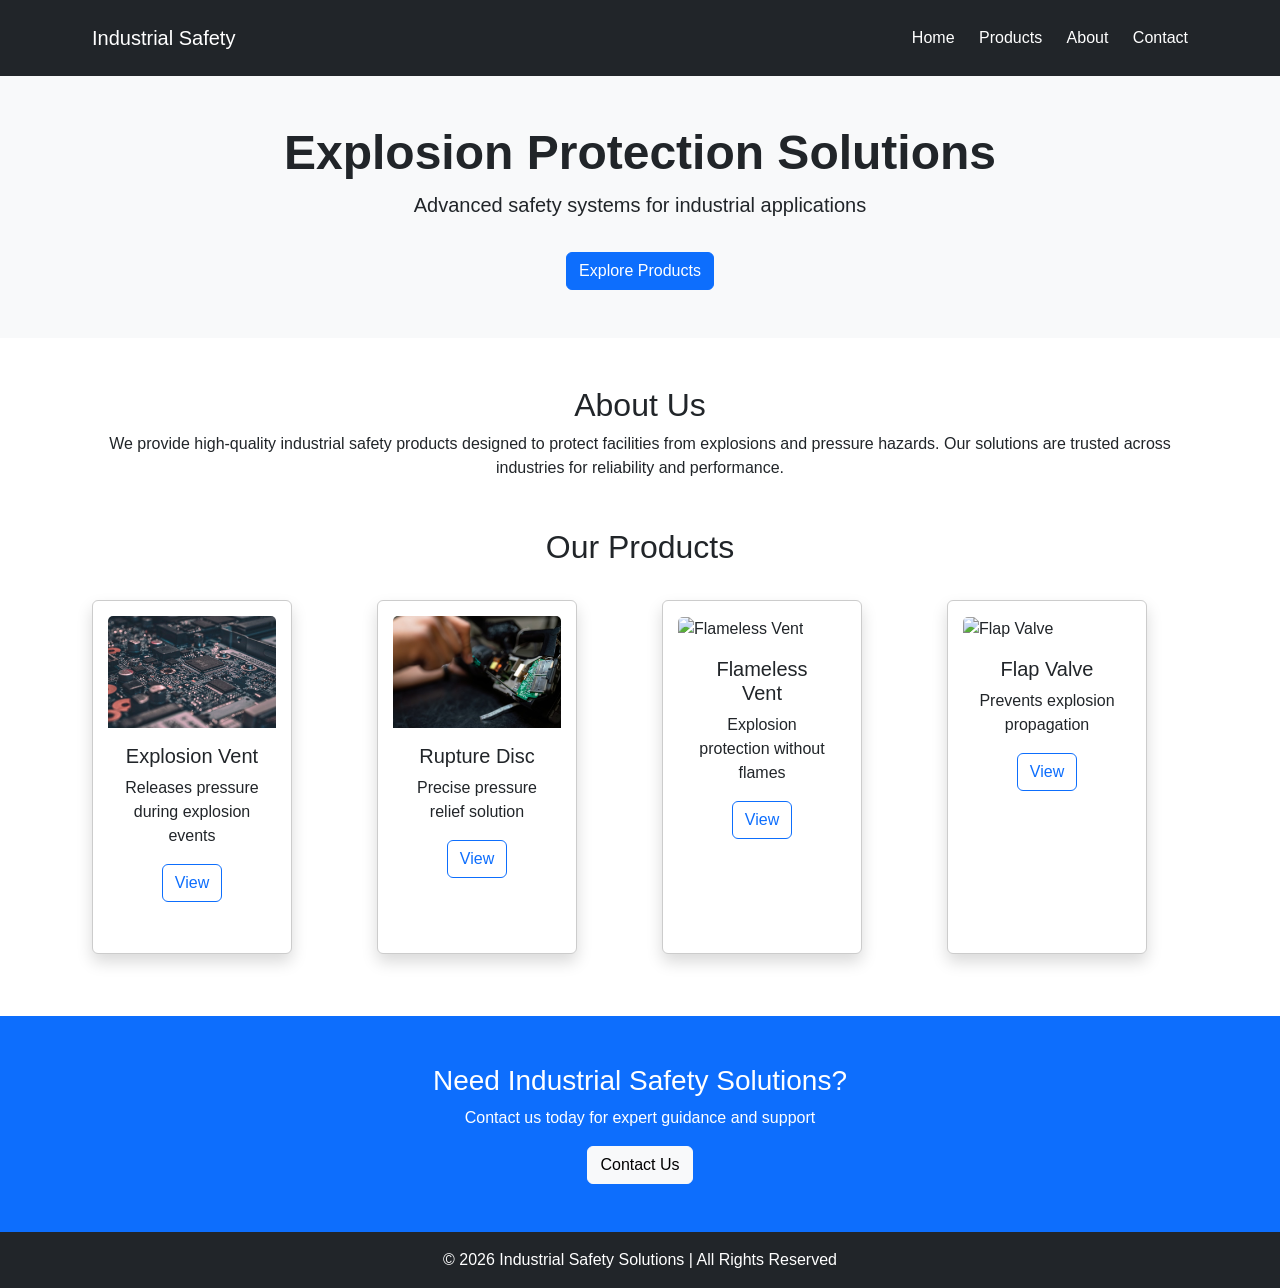
==== index.html @ b1a59484 "Initial commit - company website with homepage and product page" ====
<!DOCTYPE html>
<html lang="en">
<head>
    <meta charset="UTF-8">
    <meta name="viewport" content="width=device-width, initial-scale=1.0">
    <title>Industrial Safety Solutions</title>

    <!-- Bootstrap CSS -->
    <link href="https://cdn.jsdelivr.net/npm/bootstrap@5.3.0/dist/css/bootstrap.min.css" rel="stylesheet">

    <!-- Custom CSS -->
    <link rel="stylesheet" href="css/style.css">
</head>

<body>

<!-- NAVBAR -->
<nav class="navbar navbar-expand-lg navbar-dark bg-dark">
  <div class="container">
    <a class="navbar-brand" href="#">Industrial Safety</a>
    <div>
      <a class="nav-link d-inline text-white" href="index.html">Home</a>
      <a class="nav-link d-inline text-white" href="products.html">Products</a>
      <a class="nav-link d-inline text-white" href="about.html">About</a>
      <a class="nav-link d-inline text-white" href="contact.html">Contact</a>
    </div>
  </div>
</nav>

<!-- HERO SECTION -->
<section class="bg-light text-center p-5">
    <div class="container">
        <h1 class="display-5 fw-bold">Explosion Protection Solutions</h1>
        <p class="lead">Advanced safety systems for industrial applications</p>
        <a href="products.html" class="btn btn-primary mt-3">Explore Products</a>
    </div>
</section>

<!-- ABOUT SHORT -->
<section class="container mt-5 text-center">
    <h2>About Us</h2>
    <p>
        We provide high-quality industrial safety products designed to protect
        facilities from explosions and pressure hazards. Our solutions are
        trusted across industries for reliability and performance.
    </p>
</section>

<!-- PRODUCTS SECTION -->
<section class="container mt-5">
    <h2 class="text-center mb-4">Our Products</h2>

    <div class="row">

        <!-- Explosion Vent -->
        <div class="col-md-3 mb-4">
            <div class="card h-100 shadow">
                <img src="images/explosion.jpg" class="card-img-top" alt="Explosion Vent">
                <div class="card-body text-center">
                    <h5 class="card-title">Explosion Vent</h5>
                    <p class="card-text">Releases pressure during explosion events</p>
                    <a href="products/explosion-vent.html" class="btn btn-outline-primary">View</a>
                </div>
            </div>
        </div>

        <!-- Rupture Disc -->
        <div class="col-md-3 mb-4">
            <div class="card h-100 shadow">
                <img src="images/rupture.jpg" class="card-img-top" alt="Rupture Disc">
                <div class="card-body text-center">
                    <h5 class="card-title">Rupture Disc</h5>
                    <p class="card-text">Precise pressure relief solution</p>
                    <a href="products/rupture-disc.html" class="btn btn-outline-primary">View</a>
                </div>
            </div>
        </div>

        <!-- Flameless Vent -->
        <div class="col-md-3 mb-4">
            <div class="card h-100 shadow">
                <img src="images/flameless.jpg" class="card-img-top" alt="Flameless Vent">
                <div class="card-body text-center">
                    <h5 class="card-title">Flameless Vent</h5>
                    <p class="card-text">Explosion protection without flames</p>
                    <a href="products/flameless-vent.html" class="btn btn-outline-primary">View</a>
                </div>
            </div>
        </div>

        <!-- Flap Valve -->
        <div class="col-md-3 mb-4">
            <div class="card h-100 shadow">
                <img src="images/flap.jpg" class="card-img-top" alt="Flap Valve">
                <div class="card-body text-center">
                    <h5 class="card-title">Flap Valve</h5>
                    <p class="card-text">Prevents explosion propagation</p>
                    <a href="products/flap-valve.html" class="btn btn-outline-primary">View</a>
                </div>
            </div>
        </div>

    </div>
</section>

<!-- CONTACT CTA -->
<section class="bg-primary text-white text-center p-5 mt-5">
    <h3>Need Industrial Safety Solutions?</h3>
    <p>Contact us today for expert guidance and support</p>
    <a href="contact.html" class="btn btn-light">Contact Us</a>
</section>

<!-- FOOTER -->
<footer class="bg-dark text-white text-center p-3">
    © 2026 Industrial Safety Solutions | All Rights Reserved
</footer>

</body>
</html>
---- css/style.css ----
body {
    font-family: Arial;
    margin: 0;
}

header {
    background: #1f3c88;
    color: white;
    padding: 15px;
}

nav a {
    color: white;
    margin: 10px;
    text-decoration: none;
}

.hero {
    background: #f4f4f4;
    padding: 40px;
    text-align: center;
}

.products {
    padding: 20px;
    text-align: center;
}

.card {
    border: 1px solid #ccc;
    padding: 15px;
    margin: 10px;
    display: inline-block;
    width: 200px;
}

footer {
    background: #1f3c88;
    color: white;
    text-align: center;
    padding: 10px;
}
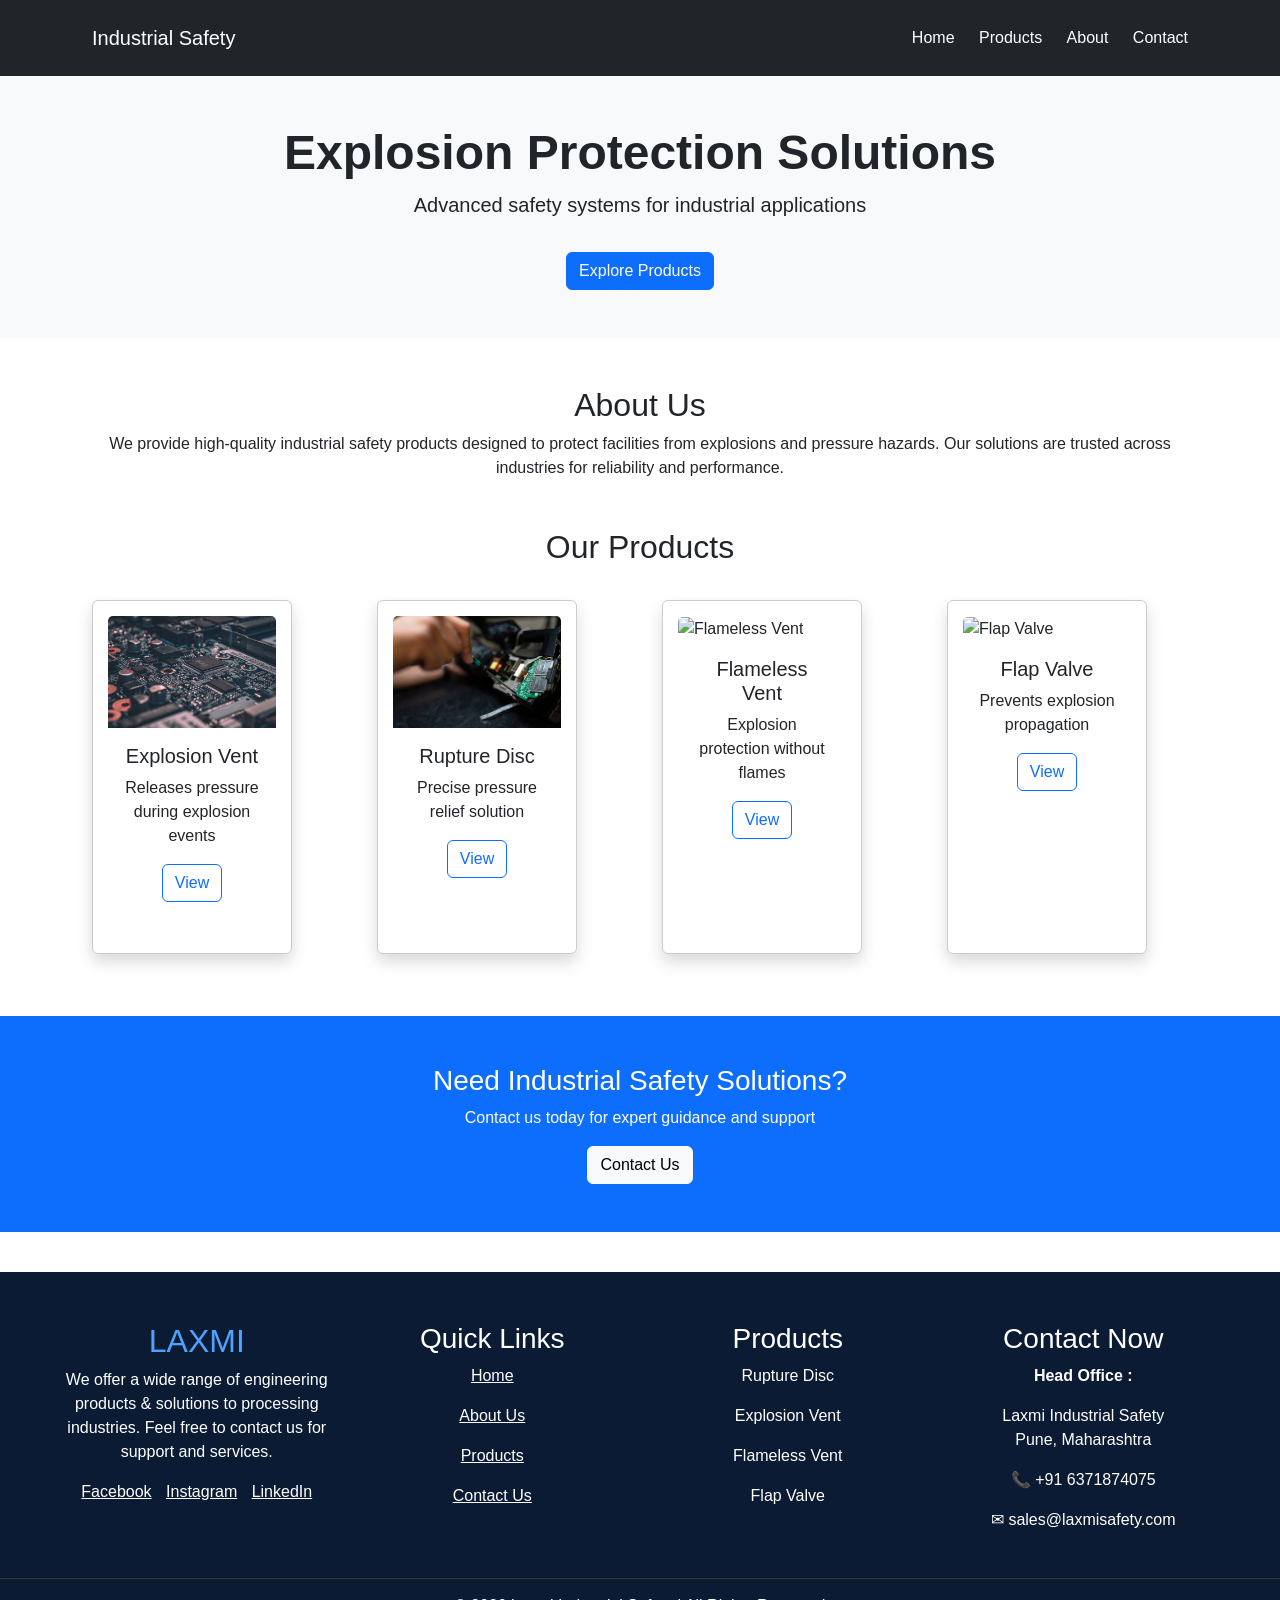
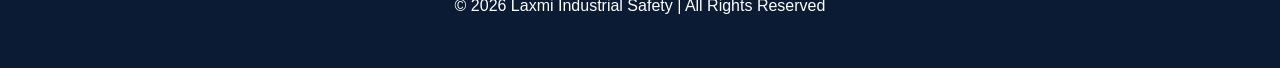
==== commit a36fe5d7: "DB" ====
--- a/index.html
+++ b/index.html
@@ -3,7 +3,7 @@
 <head>
     <meta charset="UTF-8">
     <meta name="viewport" content="width=device-width, initial-scale=1.0">
-    <title>Industrial Safety Solutions</title>
+    <title>Laxmi Industrial Safety Solutions</title>
 
     <!-- Bootstrap CSS -->
     <link href="https://cdn.jsdelivr.net/npm/bootstrap@5.3.0/dist/css/bootstrap.min.css" rel="stylesheet">
@@ -111,9 +111,15 @@
 </section>
 
 <!-- FOOTER -->
-<footer class="bg-dark text-white text-center p-3">
-    © 2026 Industrial Safety Solutions | All Rights Reserved
-</footer>
+<div id="footer"></div>
+
+<script>
+fetch("footer.html")
+.then(response => response.text())
+.then(data => {
+document.getElementById("footer").innerHTML = data;
+});
+</script>
 
 </body>
 </html>
